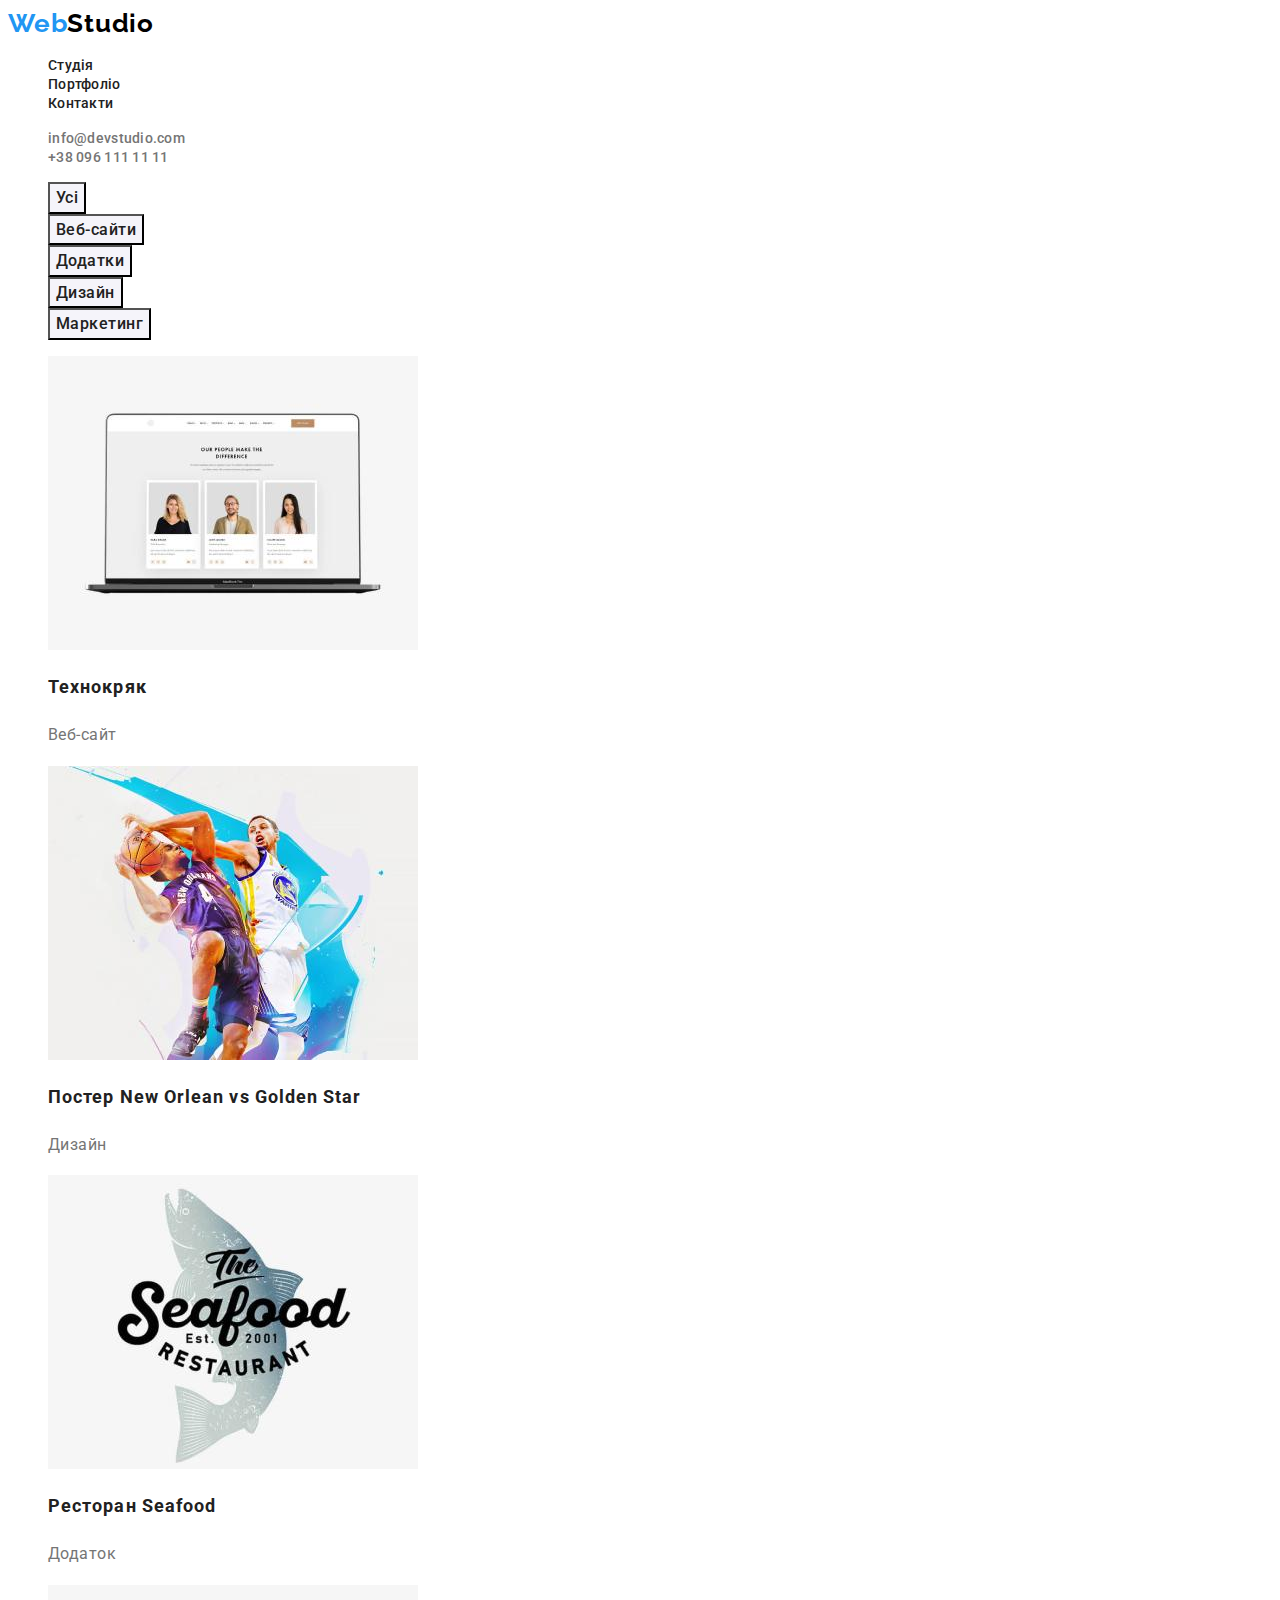
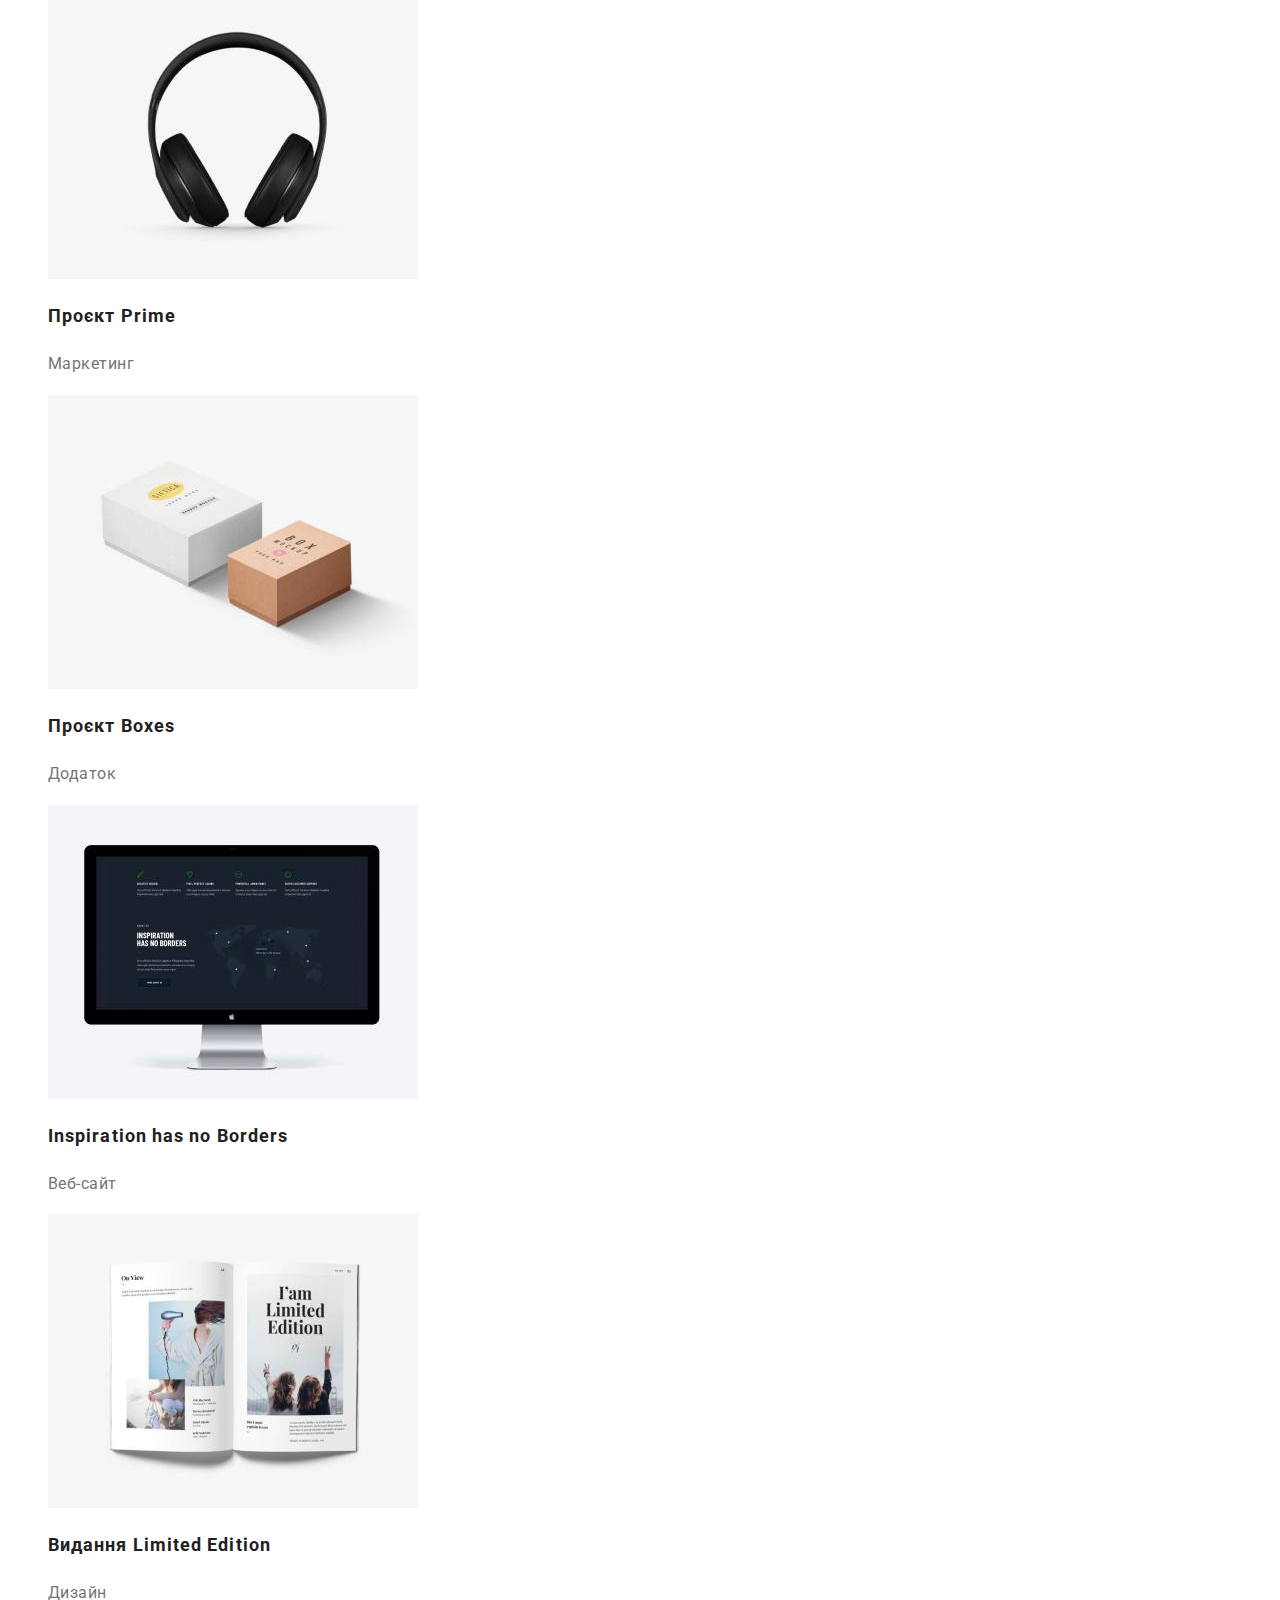
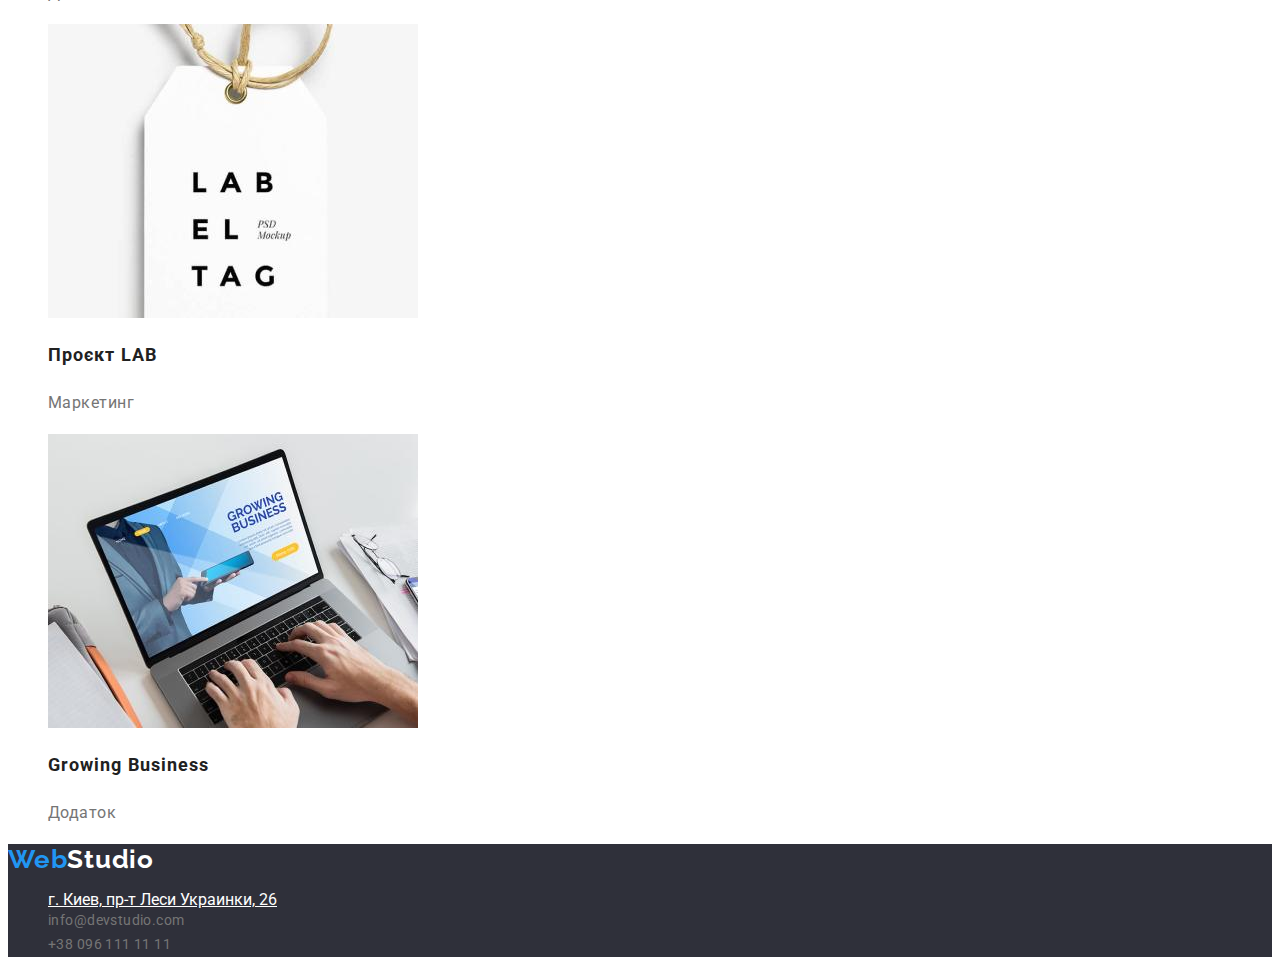
==== portfolio.html @ 540c0295 "створив новий репозиторій" ====
<!DOCTYPE html>
<html lang="uk">
<head>
    <meta charset="UTF-8">
    <meta http-equiv="X-UA-Compatible" content="IE=edge">
    <meta name="viewport" content="width=device-width, initial-scale=1.0">
    <title>Document</title>
    <link href="https://fonts.googleapis.com/css2?family=Raleway:wght@700&family=Roboto:wght@400;500;700;900&display=swap"
        rel="stylesheet">
    <link rel="stylesheet" href="./css/styles.css">
</head>
<body>
    <header>
        <!--Шапка сайту-->
        <nav>
            <a class="logo-link-header" href="./index.html"><span class="logo-link">Web</span>Studio</a>
            <ul class="social-links">
                <li><a class="link" href="./index.html">Студія</a></li>
                <li><a class="link" href="./portfolio.html">Портфоліо</a></li>
                <li><a class="link" href="">Контакти</a></li>
            </ul>
        </nav>
        <ul class="contacts-link">
            <li><a class="contacts" href="mailto:info@devstudio.com">info@devstudio.com</a></li>
            <li><a class="contacts" href="tel:+380961111111">+38 096 111 11 11</a></li>
        </ul>
    </header>
    <main>
        <section>
        <h1 class="visually-hidden">Наші роботи</h1>     
             <!-- Кнопки -->
            <ul class="filters">
                <li><button class="filters-button" type="button">Усі</button></li>
                <li><button class="filters-button" type="button">Веб-сайти</button></li>
                <li><button class="filters-button" type="button">Додатки</button></li>
                <li><button class="filters-button" type="button">Дизайн</button></li>
                <li><button class="filters-button" type="button">Маркетинг</button></li>
            </ul>

            <!-- Портфоліо -->

        <ul class="work-list">
            <li>
                <img src="./images/portfolio1.jpg" alt="Технокряк" width="370">
                <h2 class="work-items">Технокряк</h2>
                <p class="text">Веб-сайт</p>
            </li>
            <li>
                <img src="./images/portfolio2.jpg" alt="Постер New Orlean vs Golden Star" width="370">
                <h2 class="work-items">Постер New Orlean vs Golden Star</h2>
                <p class="text">Дизайн</p>
            </li>
            <li>
                <img src="./images/portfolio3.jpg" alt="Ресторан Seafood" width="370">
                <h2 class="work-items">Ресторан Seafood</h2>
                <p class="text">Додаток</p>
            </li>
            <li>
                <img src="./images/portfolio4.jpg" alt="Проєкт Prime" width="370">
                <h2 class="work-items">Проєкт Prime</h2>
                <p class="text">Маркетинг</p>
            </li>
            <li>
                <img src="./images/portfolio5.jpg" alt="Проєкт Boxes" width="370">
                <h2 class="work-items">Проєкт Boxes</h2>
                <p class="text">Додаток</p>
            </li>
            <li>
                <img src="./images/portfolio6.jpg" alt="Inspiration has no Borders" width="370">
                <h2 class="work-items">Inspiration has no Borders</h2>
                <p class="text">Веб-сайт</p>
            </li>
            <li>
                <img src="./images/portfolio7.jpg" alt="Видання Limited Edition" width="370">
                <h2 class="work-items">Видання Limited Edition</h2>
                <p class="text">Дизайн</p>
            </li>
            <li>
                <img src="./images/portfolio8.jpg" alt="Проєкт LAB" width="370">
                <h2 class="work-items">Проєкт LAB</h2>
                <p class="text">Маркетинг</p>
            </li>
            <li>
                <img src="./images/portfolio9.jpg" alt="Growing Business" width="370">
                <h2 class="work-items">Growing Business</h2>
                <p class="text">Додаток</p>
            </li>
        </ul>
    </section>
    </main>

<!-- Підвал -->

    <footer>
        <a class="logo-link-footer" href="./index.html"><span class="logo-link">Web</span>Studio</a>
        <address class="link-footer">
            <ul class="link-footer">
                <li><a class="second-link" href="https://goo.gl/maps/CPtrU1FHBa2aNyZL9" target="_blank"
                        rel="noopener noreferrer nofollow">г. Киев, пр-т Леси
                        Украинки, 26</a></li>
                <li><a class="link" href="mailto:info@devstudio.com" lang="en">info@devstudio.com</a></li>
                <li><a class="link" href="tel:+380961111111">+38 096 111 11 11</a></li>
            </ul>
        </address>
    </footer>

</body>
</html>
---- css/styles.css ----
:root {
  --accent-color: #2196f3;
  --primary-whit-color: #ffffff;
  --titel-text-color: #212121;
  --primary-text-color: #757575;
  --primary-black-color: #000000;
  --secondary-beckground-color: #2f303a;
  --team-background-color: #f5f4fa;
  --button-background-color: #188ce8;
}

body {
  background-color: var(--primary-whit-color);
  color: var(--primary-text-color);
  font-family: Roboto, sans-serif;
}

/* logo */

.logo-link {
  color: var(--accent-color);
}
.logo-link-header {
  font-family: Raleway, cursive;
  color: var(--primary-black-color);
  text-decoration: none;
  font-weight: 700;
  font-size: 26px;
  line-height: 1.19;
  letter-spacing: 0.03em;
}
/* site-nav */

.social-links .link {
  color: var(--titel-text-color);
  text-decoration: none;
  list-style-type: none;
  font-weight: 500;
  font-size: 14px;
  line-height: 1.14;
  letter-spacing: 0.02em;
}
.social-links .link:hover,
.social-links .link:focus {
  color: var(--accent-color);
}

.contacts-link .contacts {
  color: var(--primary-text-color);
  text-decoration: none;
  font-weight: 500;
  font-size: 14px;
  line-height: 1.14;
  letter-spacing: 0.02em;
}
.contacts-link .contacts:hover,
.contacts-link .contacts:focus {
  color: var(--accent-color);
}

/* Герой */

.hero {
  background-color: var(--secondary-beckground-color);
}
.hero .hero-titel {
  color: var(--primary-whit-color);
  font-weight: 900;
  font-size: 44px;
  line-height: 1.36;
  letter-spacing: 0.06em;
  text-transform: uppercase;
  text-align: center;
}

/* button */

.hero .hero-button {
  background-color: var(--accent-color);
  color: var(--primary-whit-color);
  font-family: inherit;
  font-weight: 700;
  font-size: 16px;
  line-height: 1.8;
  display: flex;
  align-items: center;
  text-align: center;
  cursor: pointer;
}

.hero .hero-button:hover,
.hero .hero-button:focus {
  background-color: var(--button-background-color);
}

/* Команда */

.section-team {
  background-color: var(--team-background-color);
}

.section-titel {
  color: var(--titel-text-color);
  font-weight: 700;
  font-size: 36px;
  line-height: 1.16;
  text-align: center;
  letter-spacing: 0.03em;
}

.visually-hidden {
  position: absolute;
  white-space: nowrap;
  width: 1px;
  height: 1px;
  overflow: hidden;
  border: 0;
  padding: 0;
  clip: rect(0 0 0 0);
  clip-path: inset(50%);
  margin: -1px;
}

/* features */

.features-list-titel {
  color: var(--titel-text-color);
  font-weight: 700;
  font-size: 14px;
  line-height: 1.14;
  letter-spacing: 0.03em;
  text-transform: uppercase;
}

.features-list .text {
  font-weight: 400;
  font-size: 14px;
  line-height: 1.71;
  letter-spacing: 0.03em;
}

/* Команда */

.team {
  color: var(--titel-text-color);
  font-weight: 500;
  font-size: 16px;
  line-height: 1.18;
  text-align: center;
  letter-spacing: 0.03em;
}

.team-list .text {
  font-weight: 400;
  font-size: 16px;
  line-height: 1.18;
  text-align: center;
  letter-spacing: 0.03em;
}

.team-list .team-item {
  background-color: var(--primary-whit-color);
}

/* portfolio */

.filters .filters-button {
  background-color: #f5f4fa;
  color: var(--titel-text-color);
  font-weight: 500;
  font-size: 16px;
  line-height: 1.6;
  text-align: center;
  letter-spacing: 0.03em;
  font-family: inherit;
  cursor: pointer;
}

.filters .filters-button:hover,
.filters .filters-button:focus {
  background-color: var(--accent-color);
  color: var(--primary-whit-color);
}

.work-items {
  color: var(--titel-text-color);
  font-weight: 700;
  font-size: 18px;
  line-height: 2;
  letter-spacing: 0.06em;
}

.work-list .text {
  font-weight: 400;
  font-size: 16px;
  line-height: 1.8;
  letter-spacing: 0.03em;
}

li {
  list-style-type: none;
}

/* footer */

footer {
  background-color: var(--secondary-beckground-color);
}

.logo-link-footer {
  color: var(--primary-whit-color);
  font-family: Raleway, cursive;
  text-decoration: none;
  font-weight: 700;
  font-size: 26px;
  line-height: 1.19;
  letter-spacing: 0.03em;
}

.link-footer .link {
  color: var(--primary-whit-color) 60%;
  text-decoration: none;
  font-weight: 400;
  font-size: 14px;
  line-height: 1.71;
  letter-spacing: 0.03em;
}

.link-footer .second-link {
  color: var(--primary-whit-color);
}

.link-footer {
  font-style: normal;
}
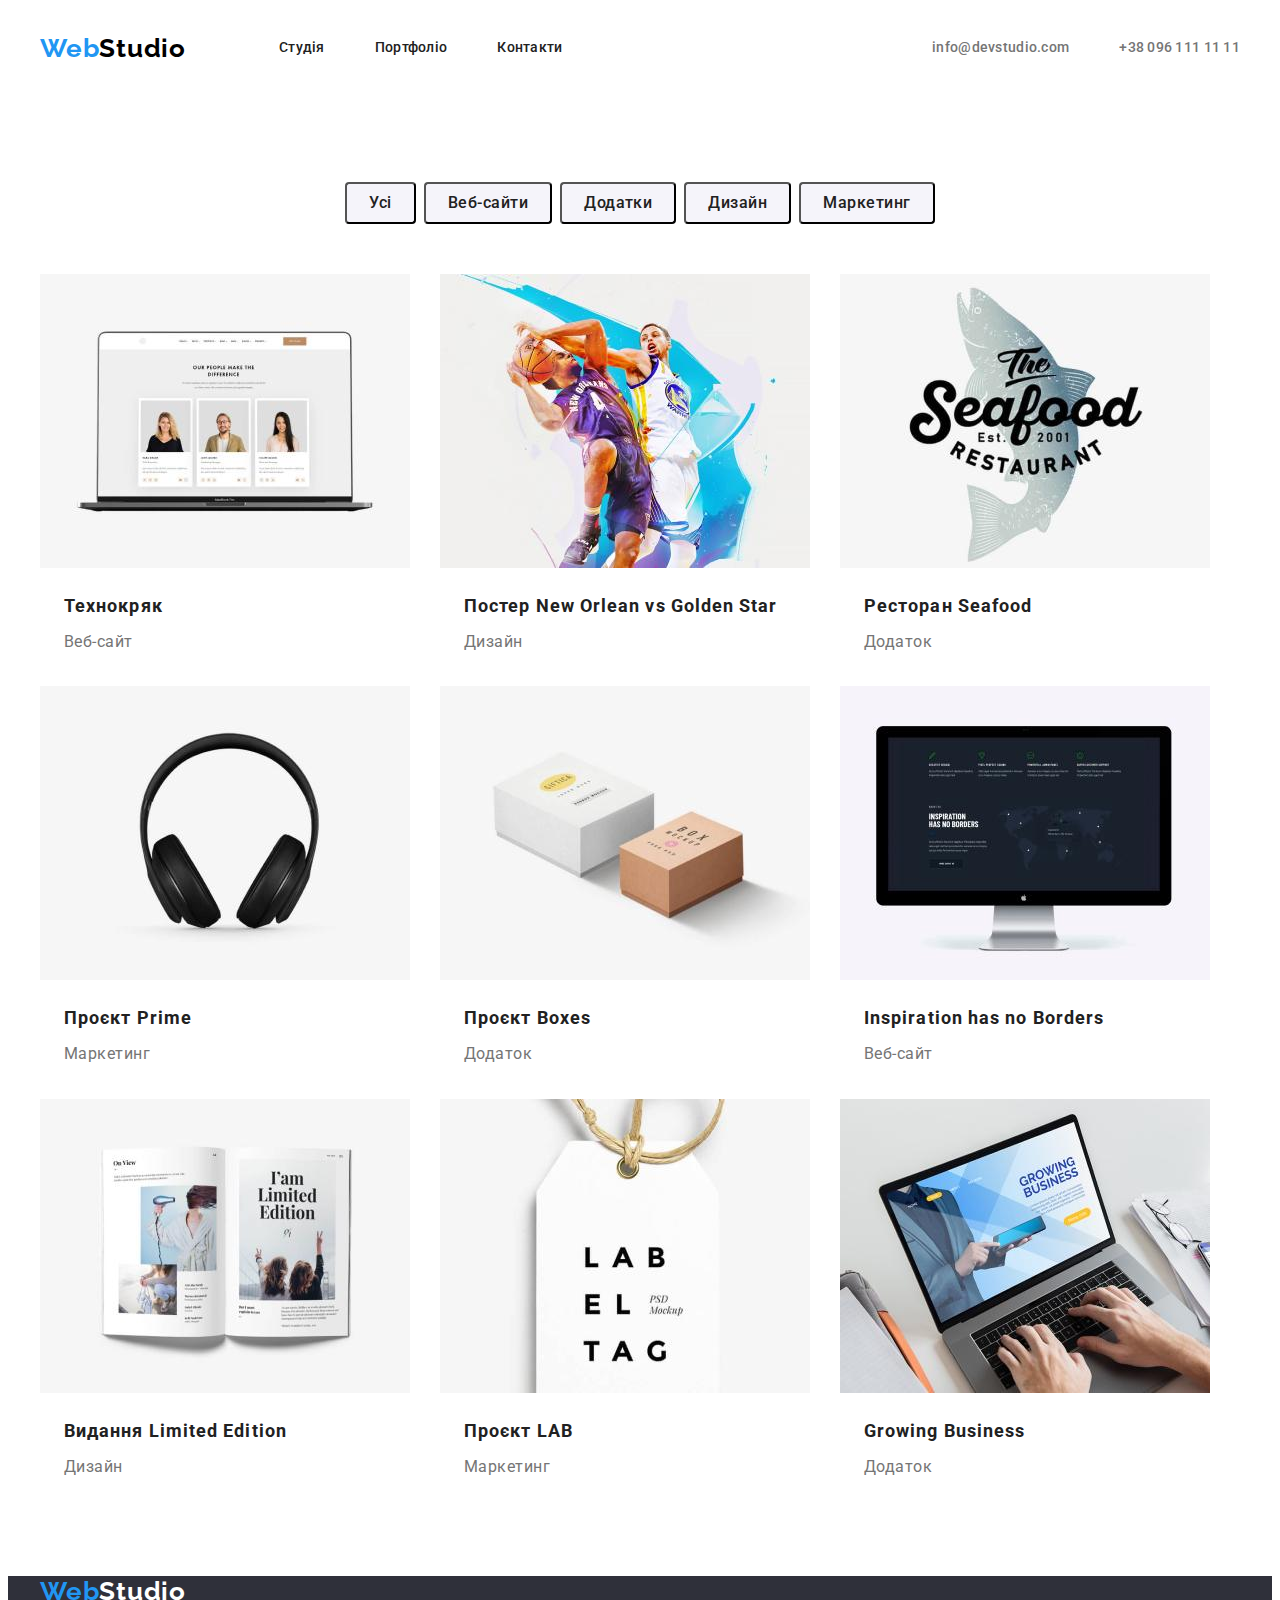
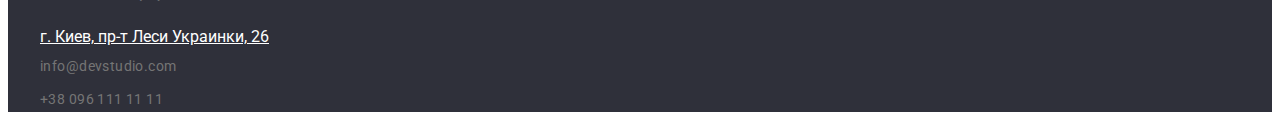
==== commit 58b70cc4: "додав стилі для геометрії та позиціонування контенту за допомогою Flexbox" ====
--- a/portfolio.html
+++ b/portfolio.html
@@ -12,96 +12,102 @@
 <body>
     <header>
         <!--Шапка сайту-->
-        <nav>
+        <div class="container main-nav">
+        <nav class="main-nav">
             <a class="logo-link-header" href="./index.html"><span class="logo-link">Web</span>Studio</a>
-            <ul class="social-links">
-                <li><a class="link" href="./index.html">Студія</a></li>
-                <li><a class="link" href="./portfolio.html">Портфоліо</a></li>
-                <li><a class="link" href="">Контакти</a></li>
+            <ul class="social-links list">
+                <li class="item"><a class="link" href="./index.html">Студія</a></li>
+                <li class="item"><a class="link" href="./portfolio.html">Портфоліо</a></li>
+                <li class="item"><a class="link" href="">Контакти</a></li>
             </ul>
         </nav>
         <ul class="contacts-link">
-            <li><a class="contacts" href="mailto:info@devstudio.com">info@devstudio.com</a></li>
-            <li><a class="contacts" href="tel:+380961111111">+38 096 111 11 11</a></li>
+            <li class="item"><a class="contacts" href="mailto:info@devstudio.com">info@devstudio.com</a></li>
+            <li class="item"><a class="contacts" href="tel:+380961111111">+38 096 111 11 11</a></li>
         </ul>
+        </div>
     </header>
     <main>
-        <section>
+        <section class="section">
+            <div class="container">
         <h1 class="visually-hidden">Наші роботи</h1>     
              <!-- Кнопки -->
             <ul class="filters">
-                <li><button class="filters-button" type="button">Усі</button></li>
-                <li><button class="filters-button" type="button">Веб-сайти</button></li>
-                <li><button class="filters-button" type="button">Додатки</button></li>
-                <li><button class="filters-button" type="button">Дизайн</button></li>
-                <li><button class="filters-button" type="button">Маркетинг</button></li>
+                <li class="item"><button class="filters-button" type="button">Усі</button></li>
+                <li class="item"><button class="filters-button" type="button">Веб-сайти</button></li>
+                <li class="item"><button class="filters-button" type="button">Додатки</button></li>
+                <li class="item"><button class="filters-button" type="button">Дизайн</button></li>
+                <li class="item"><button class="filters-button" type="button">Маркетинг</button></li>
             </ul>
 
             <!-- Портфоліо -->
 
         <ul class="work-list">
-            <li>
-                <img src="./images/portfolio1.jpg" alt="Технокряк" width="370">
+            <li class="item">
+                <img src="./images/portfolio1.jpg" alt="Технокряк" width="370" class="work-list-img">
                 <h2 class="work-items">Технокряк</h2>
                 <p class="text">Веб-сайт</p>
             </li>
-            <li>
-                <img src="./images/portfolio2.jpg" alt="Постер New Orlean vs Golden Star" width="370">
+            <li class="item">
+                <img src="./images/portfolio2.jpg" alt="Постер New Orlean vs Golden Star" width="370" class="work-list-img">
                 <h2 class="work-items">Постер New Orlean vs Golden Star</h2>
                 <p class="text">Дизайн</p>
             </li>
-            <li>
-                <img src="./images/portfolio3.jpg" alt="Ресторан Seafood" width="370">
+            <li class="item">
+                <img src="./images/portfolio3.jpg" alt="Ресторан Seafood" width="370" class="work-list-img">
                 <h2 class="work-items">Ресторан Seafood</h2>
                 <p class="text">Додаток</p>
             </li>
-            <li>
-                <img src="./images/portfolio4.jpg" alt="Проєкт Prime" width="370">
+            <li class="item">
+                <img src="./images/portfolio4.jpg" alt="Проєкт Prime" width="370" class="work-list-img">
                 <h2 class="work-items">Проєкт Prime</h2>
                 <p class="text">Маркетинг</p>
             </li>
-            <li>
-                <img src="./images/portfolio5.jpg" alt="Проєкт Boxes" width="370">
+            <li class="item">
+                <img src="./images/portfolio5.jpg" alt="Проєкт Boxes" width="370" class="work-list-img">
                 <h2 class="work-items">Проєкт Boxes</h2>
                 <p class="text">Додаток</p>
             </li>
-            <li>
-                <img src="./images/portfolio6.jpg" alt="Inspiration has no Borders" width="370">
+            <li class="item">
+                <img src="./images/portfolio6.jpg" alt="Inspiration has no Borders" width="370" class="work-list-img">
                 <h2 class="work-items">Inspiration has no Borders</h2>
                 <p class="text">Веб-сайт</p>
             </li>
-            <li>
-                <img src="./images/portfolio7.jpg" alt="Видання Limited Edition" width="370">
+            <li class="item">
+                <img src="./images/portfolio7.jpg" alt="Видання Limited Edition" width="370" class="work-list-img">
                 <h2 class="work-items">Видання Limited Edition</h2>
                 <p class="text">Дизайн</p>
             </li>
-            <li>
-                <img src="./images/portfolio8.jpg" alt="Проєкт LAB" width="370">
+            <li class="item">
+                <img src="./images/portfolio8.jpg" alt="Проєкт LAB" width="370" class="work-list-img">
                 <h2 class="work-items">Проєкт LAB</h2>
                 <p class="text">Маркетинг</p>
             </li>
-            <li>
-                <img src="./images/portfolio9.jpg" alt="Growing Business" width="370">
+            <li class="item">
+                <img src="./images/portfolio9.jpg" alt="Growing Business" width="370" class="work-list-img">
                 <h2 class="work-items">Growing Business</h2>
                 <p class="text">Додаток</p>
             </li>
         </ul>
+        </div>
     </section>
     </main>
 
 <!-- Підвал -->
 
     <footer>
+        <div class="container">
         <a class="logo-link-footer" href="./index.html"><span class="logo-link">Web</span>Studio</a>
         <address class="link-footer">
             <ul class="link-footer">
-                <li><a class="second-link" href="https://goo.gl/maps/CPtrU1FHBa2aNyZL9" target="_blank"
+                <li class="item"><a class="second-link" href="https://goo.gl/maps/CPtrU1FHBa2aNyZL9" target="_blank"
                         rel="noopener noreferrer nofollow">г. Киев, пр-т Леси
                         Украинки, 26</a></li>
-                <li><a class="link" href="mailto:info@devstudio.com" lang="en">info@devstudio.com</a></li>
-                <li><a class="link" href="tel:+380961111111">+38 096 111 11 11</a></li>
+                <li class="item"><a class="link" href="mailto:info@devstudio.com" lang="en">info@devstudio.com</a></li>
+                <li class="item"><a class="link" href="tel:+380961111111">+38 096 111 11 11</a></li>
             </ul>
         </address>
+        </div>
     </footer>
 
 </body>
--- a/css/styles.css
+++ b/css/styles.css
@@ -9,12 +9,38 @@
   --button-background-color: #188ce8;
 }
 
+html {
+  box-sizing: border-box;
+}
+
 body {
   background-color: var(--primary-whit-color);
   color: var(--primary-text-color);
   font-family: Roboto, sans-serif;
 }
 
+.container {
+  width: 1200px;
+  padding-left: 15px;
+  padding-right: 15px;
+  margin-left: auto;
+  margin-right: auto;
+}
+
+img {
+  display: block;
+}
+
+h1,
+h2,
+h3,
+ul,
+p {
+  padding: 0;
+  margin: 0;
+  list-style: none;
+}
+
 /* logo */
 
 .logo-link {
@@ -31,8 +57,27 @@
 }
 /* site-nav */
 
+.main-nav {
+  display: flex;
+  align-items: center;
+}
+
+.social-links {
+  display: flex;
+  margin-left: 93px;
+}
+
+.social-links .item:not(:last-child) {
+  margin-right: 50px;
+}
+
 .social-links .link {
-  color: var(--titel-text-color);
+  display: block;
+  padding-top: 32px;
+  padding-bottom: 32px;
+
+  color: var(--titel-text-color);
+
   text-decoration: none;
   list-style-type: none;
   font-weight: 500;
@@ -45,7 +90,22 @@
   color: var(--accent-color);
 }
 
+/*contacts link*/
+
+.contacts-link {
+  display: flex;
+  margin-left: auto;
+}
+
+.contacts-link .item:not(:last-child) {
+  margin-right: 50px;
+}
+
 .contacts-link .contacts {
+  display: block;
+  padding-top: 32px;
+  padding-bottom: 32px;
+
   color: var(--primary-text-color);
   text-decoration: none;
   font-weight: 500;
@@ -62,6 +122,7 @@
 
 .hero {
   background-color: var(--secondary-beckground-color);
+  text-align: center;
 }
 .hero .hero-titel {
   color: var(--primary-whit-color);
@@ -70,7 +131,10 @@
   line-height: 1.36;
   letter-spacing: 0.06em;
   text-transform: uppercase;
-  text-align: center;
+  margin-bottom: 30px;
+  width: 696px;
+  margin-left: auto;
+  margin-right: auto;
 }
 
 /* button */
@@ -82,10 +146,13 @@
   font-weight: 700;
   font-size: 16px;
   line-height: 1.8;
-  display: flex;
+  display: inline-block;
   align-items: center;
   text-align: center;
   cursor: pointer;
+  padding: 10px 32px;
+  border-radius: 4px;
+  min-width: 152px;
 }
 
 .hero .hero-button:hover,
@@ -93,6 +160,15 @@
   background-color: var(--button-background-color);
 }
 
+.section {
+  padding-top: 94px;
+  padding-bottom: 94px;
+}
+
+.about {
+  margin-bottom: 94px;
+}
+
 /* Команда */
 
 .section-team {
@@ -106,6 +182,7 @@
   line-height: 1.16;
   text-align: center;
   letter-spacing: 0.03em;
+  margin-bottom: 50px;
 }
 
 .visually-hidden {
@@ -123,6 +200,19 @@
 
 /* features */
 
+.features-list {
+  display: flex;
+  justify-content: center;
+}
+
+.features-list .item {
+  width: 270px;
+}
+
+.features-list .item:not(:last-child) {
+  margin-right: 30px;
+}
+
 .features-list-titel {
   color: var(--titel-text-color);
   font-weight: 700;
@@ -130,6 +220,7 @@
   line-height: 1.14;
   letter-spacing: 0.03em;
   text-transform: uppercase;
+  margin-bottom: 10px;
 }
 
 .features-list .text {
@@ -139,7 +230,27 @@
   letter-spacing: 0.03em;
 }
 
+/* Можливості */
+
+.about-list {
+  display: flex;
+  justify-content: center;
+}
+
+.about-list .item {
+  width: 370px;
+}
+
+.about-list .item:not(:last-child) {
+  margin-right: 30px;
+}
+
 /* Команда */
+
+.team-list {
+  display: flex;
+  justify-content: center;
+}
 
 .team {
   color: var(--titel-text-color);
@@ -148,6 +259,11 @@
   line-height: 1.18;
   text-align: center;
   letter-spacing: 0.03em;
+  margin-bottom: 10px;
+}
+
+.team-img {
+  margin-bottom: 30px;
 }
 
 .team-list .text {
@@ -162,7 +278,21 @@
   background-color: var(--primary-whit-color);
 }
 
+.team-list .team-item:not(:last-child) {
+  margin-right: 30px;
+}
+
 /* portfolio */
+
+.filters {
+  display: flex;
+  justify-content: center;
+}
+
+.filters .item:not(:last-child) {
+  margin-right: 8px;
+  margin-bottom: 50px;
+}
 
 .filters .filters-button {
   background-color: #f5f4fa;
@@ -174,6 +304,8 @@
   letter-spacing: 0.03em;
   font-family: inherit;
   cursor: pointer;
+  padding: 6px 22px;
+  border-radius: 4px;
 }
 
 .filters .filters-button:hover,
@@ -182,12 +314,34 @@
   color: var(--primary-whit-color);
 }
 
+.work-list {
+  display: flex;
+  flex-wrap: wrap;
+}
+
+.work-list .item {
+  margin-right: 30px;
+  margin-bottom: 30px;
+  margin-bottom: 30px;
+  width: 370px;
+}
+
+.work-list .item:nth-child(3n) {
+  margin-right: 0;
+}
+
+.work-list .item:nth-last-child(-n + 3) {
+  margin-bottom: 0;
+}
+
 .work-items {
   color: var(--titel-text-color);
   font-weight: 700;
   font-size: 18px;
   line-height: 2;
   letter-spacing: 0.06em;
+  margin-bottom: 4px;
+  margin-left: 24px;
 }
 
 .work-list .text {
@@ -195,6 +349,11 @@
   font-size: 16px;
   line-height: 1.8;
   letter-spacing: 0.03em;
+  margin-left: 24px;
+}
+
+.work-list-img {
+  margin-bottom: 20px;
 }
 
 li {
@@ -215,6 +374,8 @@
   font-size: 26px;
   line-height: 1.19;
   letter-spacing: 0.03em;
+  margin-bottom: 20px;
+  display: block;
 }
 
 .link-footer .link {
@@ -233,3 +394,7 @@
 .link-footer {
   font-style: normal;
 }
+
+.link-footer .item:not(:last-child) {
+  margin-bottom: 9px;
+}
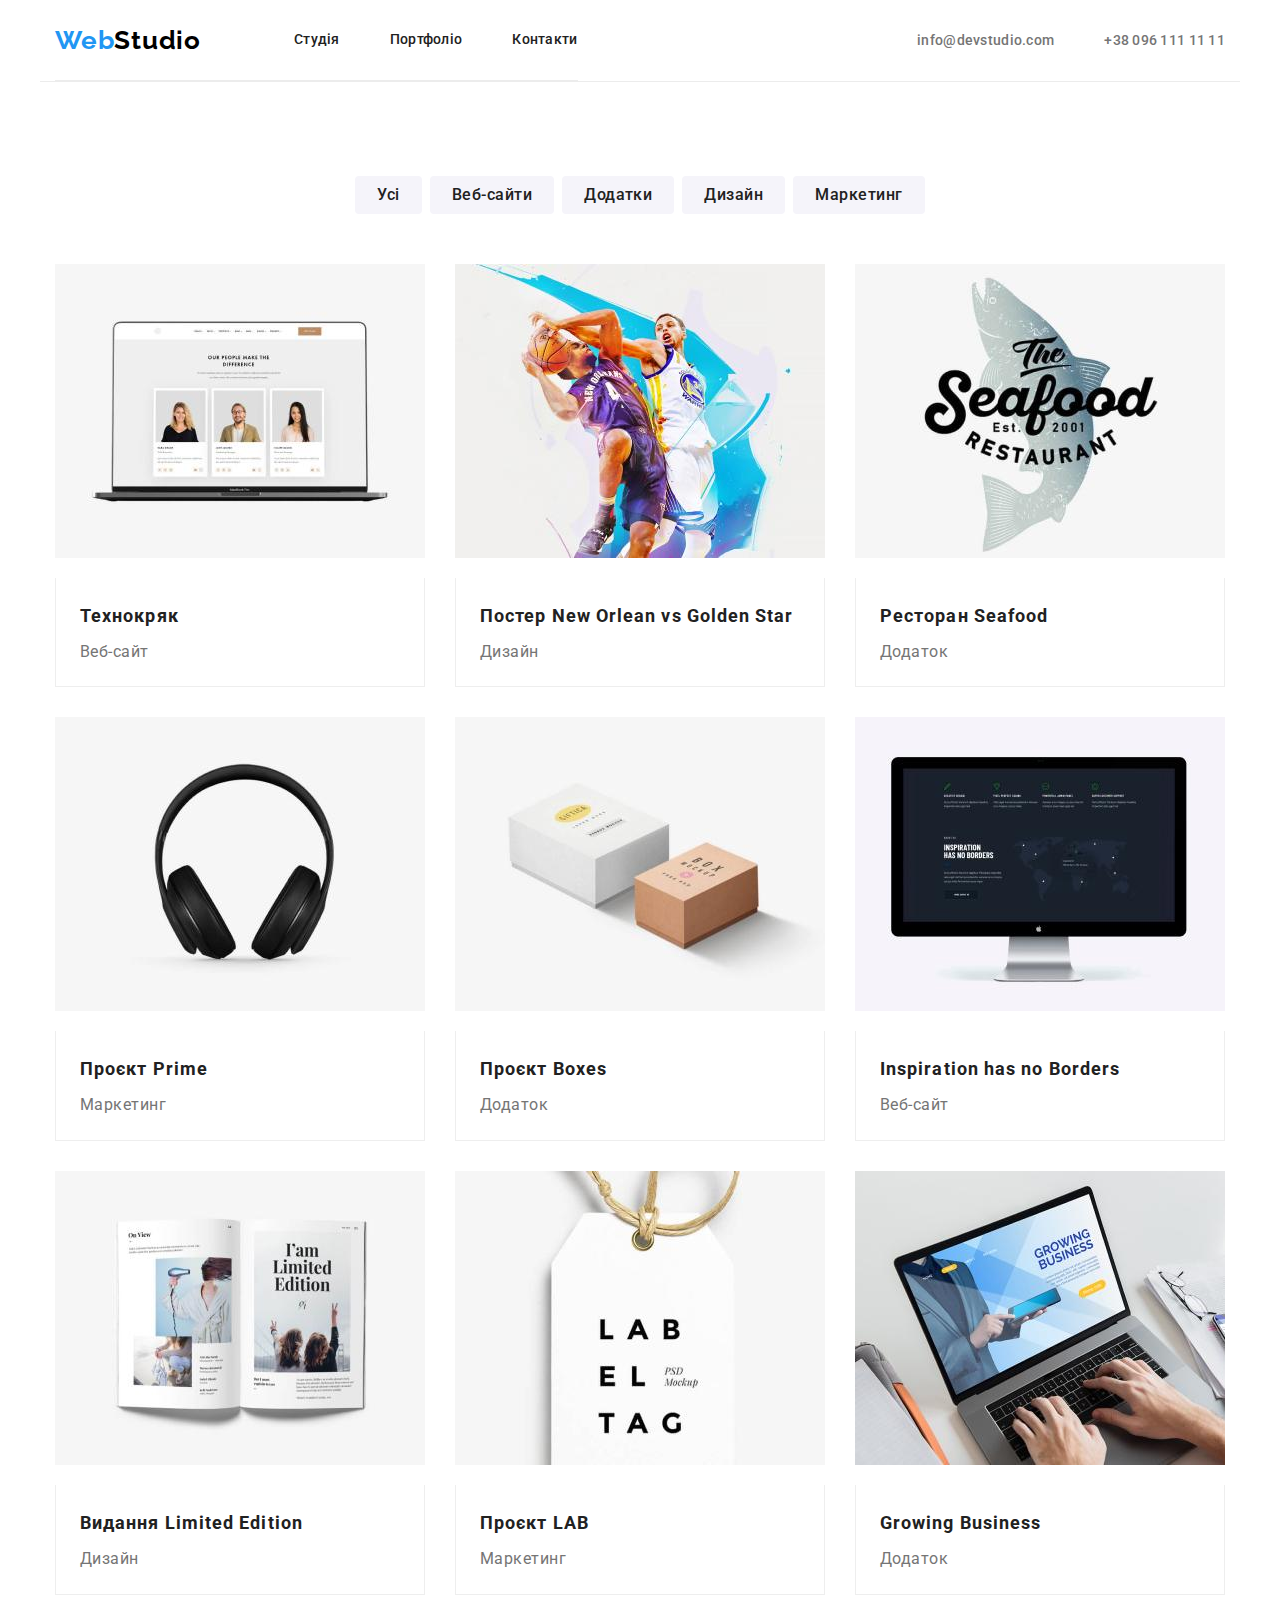
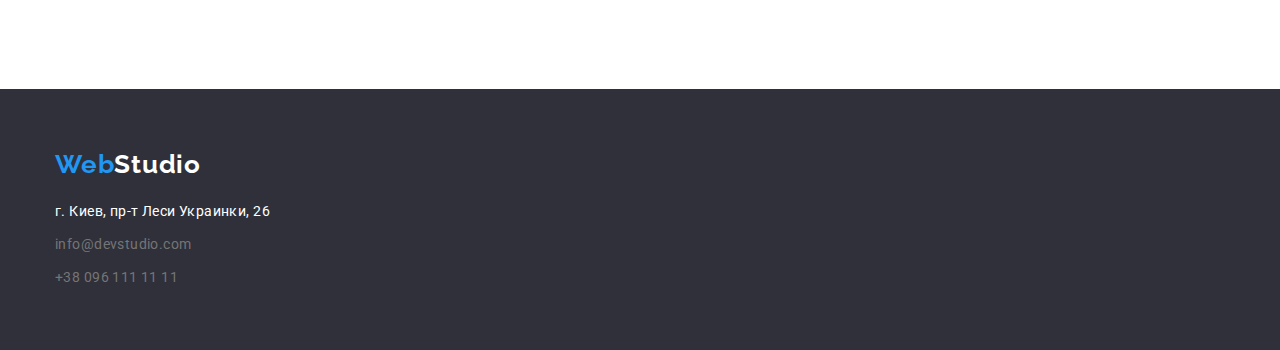
==== commit ceb42676: "виправив помилки у відступах" ====
--- a/portfolio.html
+++ b/portfolio.html
@@ -7,6 +7,7 @@
     <title>Document</title>
     <link href="https://fonts.googleapis.com/css2?family=Raleway:wght@700&family=Roboto:wght@400;500;700;900&display=swap"
         rel="stylesheet">
+    <link rel="stylesheet" href="https://cdnjs.cloudflare.com/ajax/libs/modern-normalize/1.1.0/modern-normalize.min.css">
     <link rel="stylesheet" href="./css/styles.css">
 </head>
 <body>
@@ -45,48 +46,66 @@
         <ul class="work-list">
             <li class="item">
                 <img src="./images/portfolio1.jpg" alt="Технокряк" width="370" class="work-list-img">
+                <div class="content-box">
                 <h2 class="work-items">Технокряк</h2>
                 <p class="text">Веб-сайт</p>
+                </div>
             </li>
             <li class="item">
                 <img src="./images/portfolio2.jpg" alt="Постер New Orlean vs Golden Star" width="370" class="work-list-img">
+                <div class="content-box">
                 <h2 class="work-items">Постер New Orlean vs Golden Star</h2>
                 <p class="text">Дизайн</p>
+                </div>
             </li>
             <li class="item">
                 <img src="./images/portfolio3.jpg" alt="Ресторан Seafood" width="370" class="work-list-img">
+                <div class="content-box">
                 <h2 class="work-items">Ресторан Seafood</h2>
                 <p class="text">Додаток</p>
+                </div>
             </li>
             <li class="item">
                 <img src="./images/portfolio4.jpg" alt="Проєкт Prime" width="370" class="work-list-img">
+                <div class="content-box">
                 <h2 class="work-items">Проєкт Prime</h2>
                 <p class="text">Маркетинг</p>
+                </div>
             </li>
             <li class="item">
                 <img src="./images/portfolio5.jpg" alt="Проєкт Boxes" width="370" class="work-list-img">
+                <div class="content-box">
                 <h2 class="work-items">Проєкт Boxes</h2>
                 <p class="text">Додаток</p>
+                </div>
             </li>
             <li class="item">
                 <img src="./images/portfolio6.jpg" alt="Inspiration has no Borders" width="370" class="work-list-img">
+                <div class="content-box">
                 <h2 class="work-items">Inspiration has no Borders</h2>
                 <p class="text">Веб-сайт</p>
+                </div>
             </li>
             <li class="item">
                 <img src="./images/portfolio7.jpg" alt="Видання Limited Edition" width="370" class="work-list-img">
+                <div class="content-box">
                 <h2 class="work-items">Видання Limited Edition</h2>
                 <p class="text">Дизайн</p>
+                </div>
             </li>
             <li class="item">
                 <img src="./images/portfolio8.jpg" alt="Проєкт LAB" width="370" class="work-list-img">
+                <div class="content-box">
                 <h2 class="work-items">Проєкт LAB</h2>
                 <p class="text">Маркетинг</p>
+                </div>
             </li>
             <li class="item">
                 <img src="./images/portfolio9.jpg" alt="Growing Business" width="370" class="work-list-img">
+                <div class="content-box">
                 <h2 class="work-items">Growing Business</h2>
                 <p class="text">Додаток</p>
+                </div>
             </li>
         </ul>
         </div>
@@ -100,7 +119,7 @@
         <a class="logo-link-footer" href="./index.html"><span class="logo-link">Web</span>Studio</a>
         <address class="link-footer">
             <ul class="link-footer">
-                <li class="item"><a class="second-link" href="https://goo.gl/maps/CPtrU1FHBa2aNyZL9" target="_blank"
+                <li class="item"><a class="second-link link" href="https://goo.gl/maps/CPtrU1FHBa2aNyZL9" target="_blank"
                         rel="noopener noreferrer nofollow">г. Киев, пр-т Леси
                         Украинки, 26</a></li>
                 <li class="item"><a class="link" href="mailto:info@devstudio.com" lang="en">info@devstudio.com</a></li>
--- a/css/styles.css
+++ b/css/styles.css
@@ -60,6 +60,7 @@
 .main-nav {
   display: flex;
   align-items: center;
+  border-bottom: 1px Solid #ececec;
 }
 
 .social-links {
@@ -123,6 +124,8 @@
 .hero {
   background-color: var(--secondary-beckground-color);
   text-align: center;
+  padding-top: 200px;
+  padding-bottom: 200px;
 }
 .hero .hero-titel {
   color: var(--primary-whit-color);
@@ -152,6 +155,7 @@
   cursor: pointer;
   padding: 10px 32px;
   border-radius: 4px;
+  border: 0;
   min-width: 152px;
 }
 
@@ -166,7 +170,7 @@
 }
 
 .about {
-  margin-bottom: 94px;
+  padding-bottom: 94px;
 }
 
 /* Команда */
@@ -228,6 +232,7 @@
   font-size: 14px;
   line-height: 1.71;
   letter-spacing: 0.03em;
+  margin-bottom: 30px;
 }
 
 /* Можливості */
@@ -287,11 +292,11 @@
 .filters {
   display: flex;
   justify-content: center;
+  margin-bottom: 50px;
 }
 
 .filters .item:not(:last-child) {
   margin-right: 8px;
-  margin-bottom: 50px;
 }
 
 .filters .filters-button {
@@ -306,6 +311,7 @@
   cursor: pointer;
   padding: 6px 22px;
   border-radius: 4px;
+  border: 0;
 }
 
 .filters .filters-button:hover,
@@ -341,7 +347,6 @@
   line-height: 2;
   letter-spacing: 0.06em;
   margin-bottom: 4px;
-  margin-left: 24px;
 }
 
 .work-list .text {
@@ -349,7 +354,12 @@
   font-size: 16px;
   line-height: 1.8;
   letter-spacing: 0.03em;
-  margin-left: 24px;
+}
+
+.content-box {
+  padding: 20px 24px;
+  border: 1px solid #eeeeee;
+  border-top: 0;
 }
 
 .work-list-img {
@@ -364,6 +374,8 @@
 
 footer {
   background-color: var(--secondary-beckground-color);
+  padding-top: 60px;
+  padding-bottom: 60px;
 }
 
 .logo-link-footer {
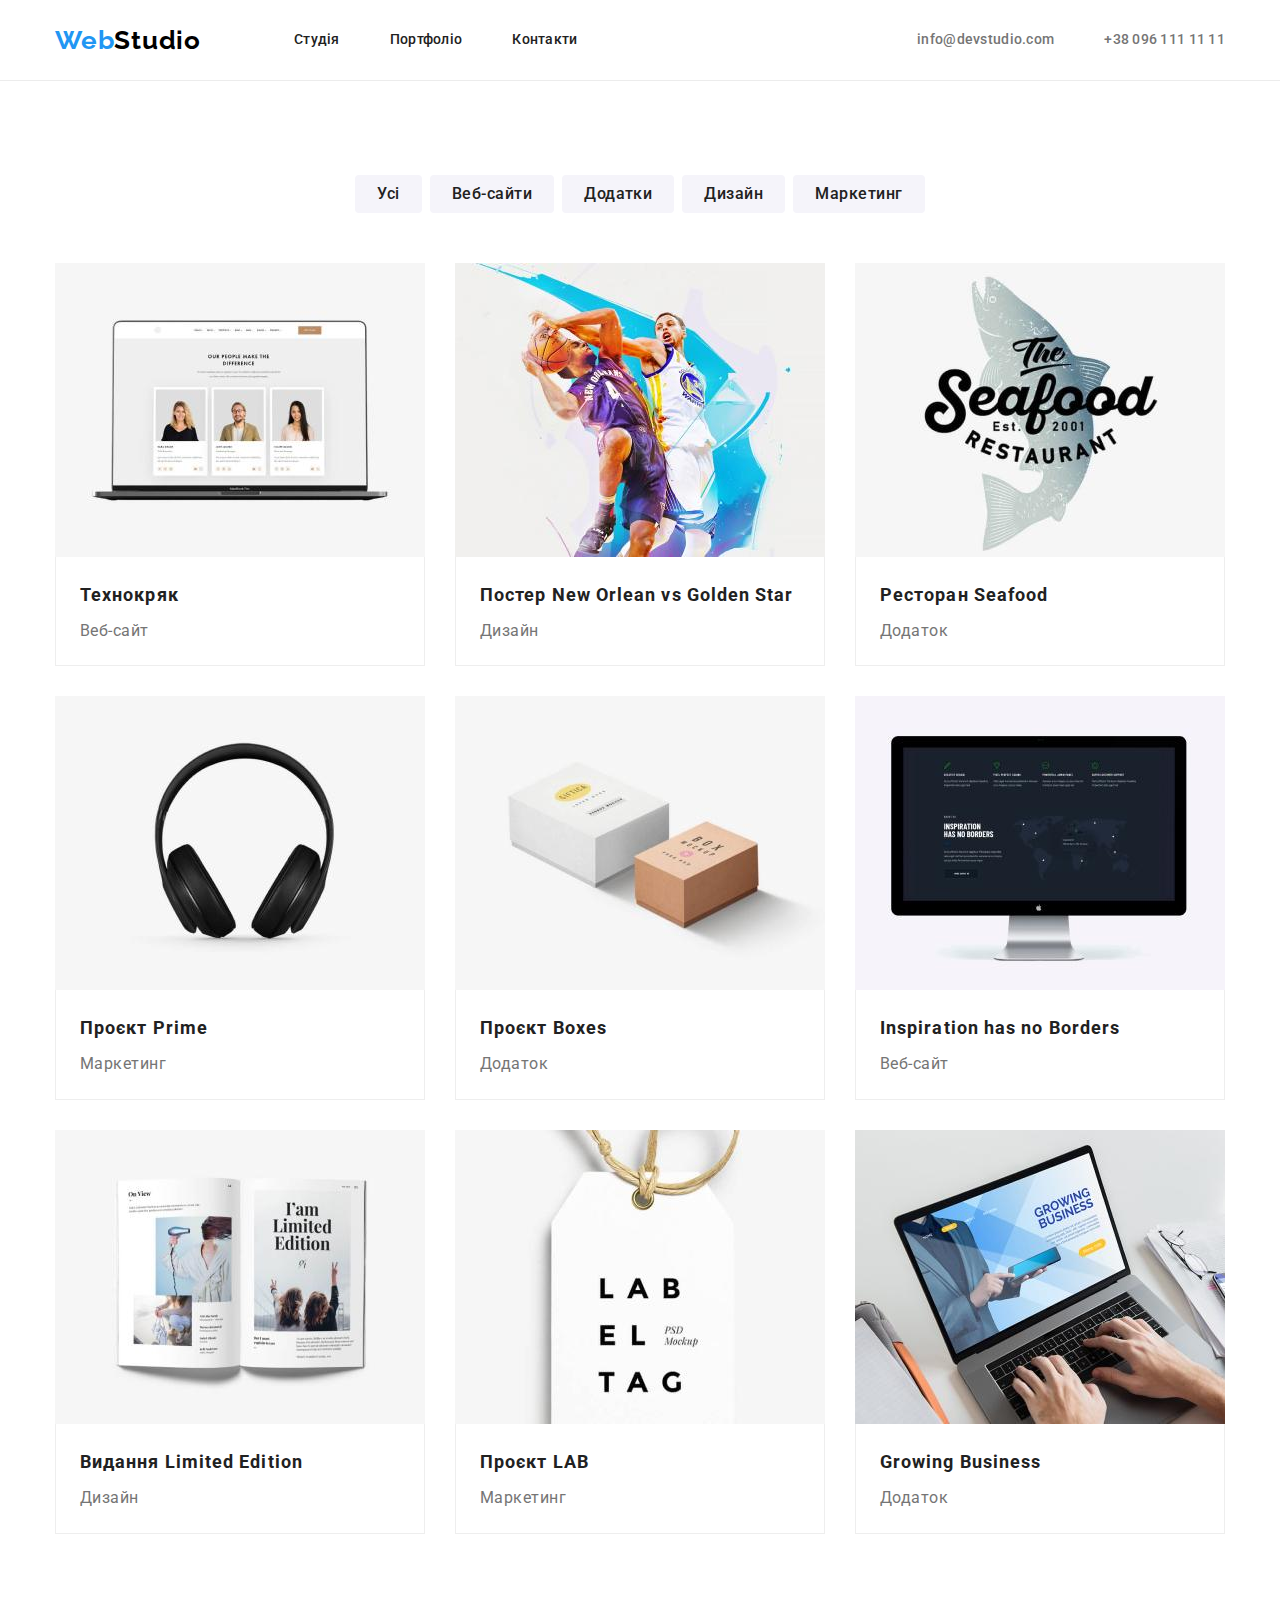
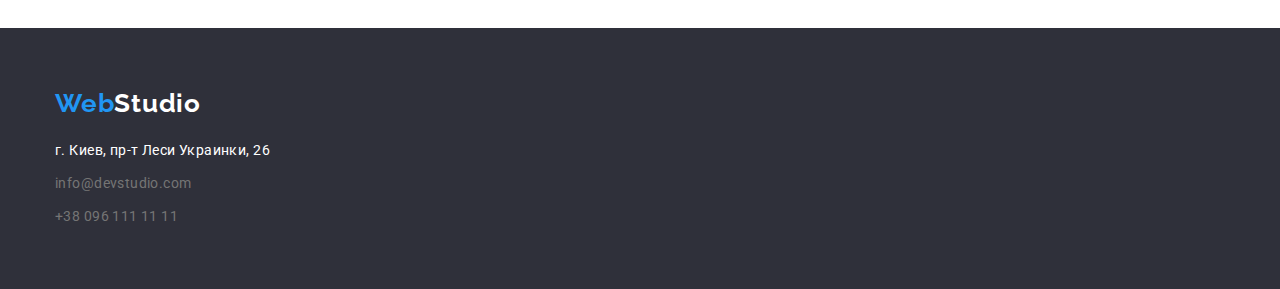
==== commit c49f7ff8: "Виправив деякі помилки" ====
--- a/portfolio.html
+++ b/portfolio.html
@@ -52,56 +52,56 @@
                 </div>
             </li>
             <li class="item">
-                <img src="./images/portfolio2.jpg" alt="Постер New Orlean vs Golden Star" width="370" class="work-list-img">
+                <img src="./images/portfolio2.jpg" alt="Постер New Orlean vs Golden Star" width="370">
                 <div class="content-box">
                 <h2 class="work-items">Постер New Orlean vs Golden Star</h2>
                 <p class="text">Дизайн</p>
                 </div>
             </li>
             <li class="item">
-                <img src="./images/portfolio3.jpg" alt="Ресторан Seafood" width="370" class="work-list-img">
+                <img src="./images/portfolio3.jpg" alt="Ресторан Seafood" width="370">
                 <div class="content-box">
                 <h2 class="work-items">Ресторан Seafood</h2>
                 <p class="text">Додаток</p>
                 </div>
             </li>
             <li class="item">
-                <img src="./images/portfolio4.jpg" alt="Проєкт Prime" width="370" class="work-list-img">
+                <img src="./images/portfolio4.jpg" alt="Проєкт Prime" width="370">
                 <div class="content-box">
                 <h2 class="work-items">Проєкт Prime</h2>
                 <p class="text">Маркетинг</p>
                 </div>
             </li>
             <li class="item">
-                <img src="./images/portfolio5.jpg" alt="Проєкт Boxes" width="370" class="work-list-img">
+                <img src="./images/portfolio5.jpg" alt="Проєкт Boxes" width="370">
                 <div class="content-box">
                 <h2 class="work-items">Проєкт Boxes</h2>
                 <p class="text">Додаток</p>
                 </div>
             </li>
             <li class="item">
-                <img src="./images/portfolio6.jpg" alt="Inspiration has no Borders" width="370" class="work-list-img">
+                <img src="./images/portfolio6.jpg" alt="Inspiration has no Borders" width="370">
                 <div class="content-box">
                 <h2 class="work-items">Inspiration has no Borders</h2>
                 <p class="text">Веб-сайт</p>
                 </div>
             </li>
             <li class="item">
-                <img src="./images/portfolio7.jpg" alt="Видання Limited Edition" width="370" class="work-list-img">
+                <img src="./images/portfolio7.jpg" alt="Видання Limited Edition" width="370">
                 <div class="content-box">
                 <h2 class="work-items">Видання Limited Edition</h2>
                 <p class="text">Дизайн</p>
                 </div>
             </li>
             <li class="item">
-                <img src="./images/portfolio8.jpg" alt="Проєкт LAB" width="370" class="work-list-img">
+                <img src="./images/portfolio8.jpg" alt="Проєкт LAB" width="370">
                 <div class="content-box">
                 <h2 class="work-items">Проєкт LAB</h2>
                 <p class="text">Маркетинг</p>
                 </div>
             </li>
             <li class="item">
-                <img src="./images/portfolio9.jpg" alt="Growing Business" width="370" class="work-list-img">
+                <img src="./images/portfolio9.jpg" alt="Growing Business" width="370">
                 <div class="content-box">
                 <h2 class="work-items">Growing Business</h2>
                 <p class="text">Додаток</p>
--- a/css/styles.css
+++ b/css/styles.css
@@ -27,6 +27,11 @@
   margin-right: auto;
 }
 
+.section {
+  padding-top: 94px;
+  padding-bottom: 94px;
+}
+
 img {
   display: block;
 }
@@ -41,6 +46,10 @@
   list-style: none;
 }
 
+header {
+  border-bottom: 1px Solid #ececec;
+}
+
 /* logo */
 
 .logo-link {
@@ -60,7 +69,6 @@
 .main-nav {
   display: flex;
   align-items: center;
-  border-bottom: 1px Solid #ececec;
 }
 
 .social-links {
@@ -163,16 +171,6 @@
 .hero .hero-button:focus {
   background-color: var(--button-background-color);
 }
-
-.section {
-  padding-top: 94px;
-  padding-bottom: 94px;
-}
-
-.about {
-  padding-bottom: 94px;
-}
-
 /* Команда */
 
 .section-team {
@@ -228,11 +226,9 @@
 }
 
 .features-list .text {
-  font-weight: 400;
   font-size: 14px;
   line-height: 1.71;
   letter-spacing: 0.03em;
-  margin-bottom: 30px;
 }
 
 /* Можливості */
@@ -272,11 +268,11 @@
 }
 
 .team-list .text {
-  font-weight: 400;
   font-size: 16px;
   line-height: 1.18;
   text-align: center;
   letter-spacing: 0.03em;
+  margin-bottom: 30px;
 }
 
 .team-list .team-item {
@@ -350,7 +346,6 @@
 }
 
 .work-list .text {
-  font-weight: 400;
   font-size: 16px;
   line-height: 1.8;
   letter-spacing: 0.03em;
@@ -362,10 +357,6 @@
   border-top: 0;
 }
 
-.work-list-img {
-  margin-bottom: 20px;
-}
-
 li {
   list-style-type: none;
 }
@@ -393,7 +384,6 @@
 .link-footer .link {
   color: var(--primary-whit-color) 60%;
   text-decoration: none;
-  font-weight: 400;
   font-size: 14px;
   line-height: 1.71;
   letter-spacing: 0.03em;
